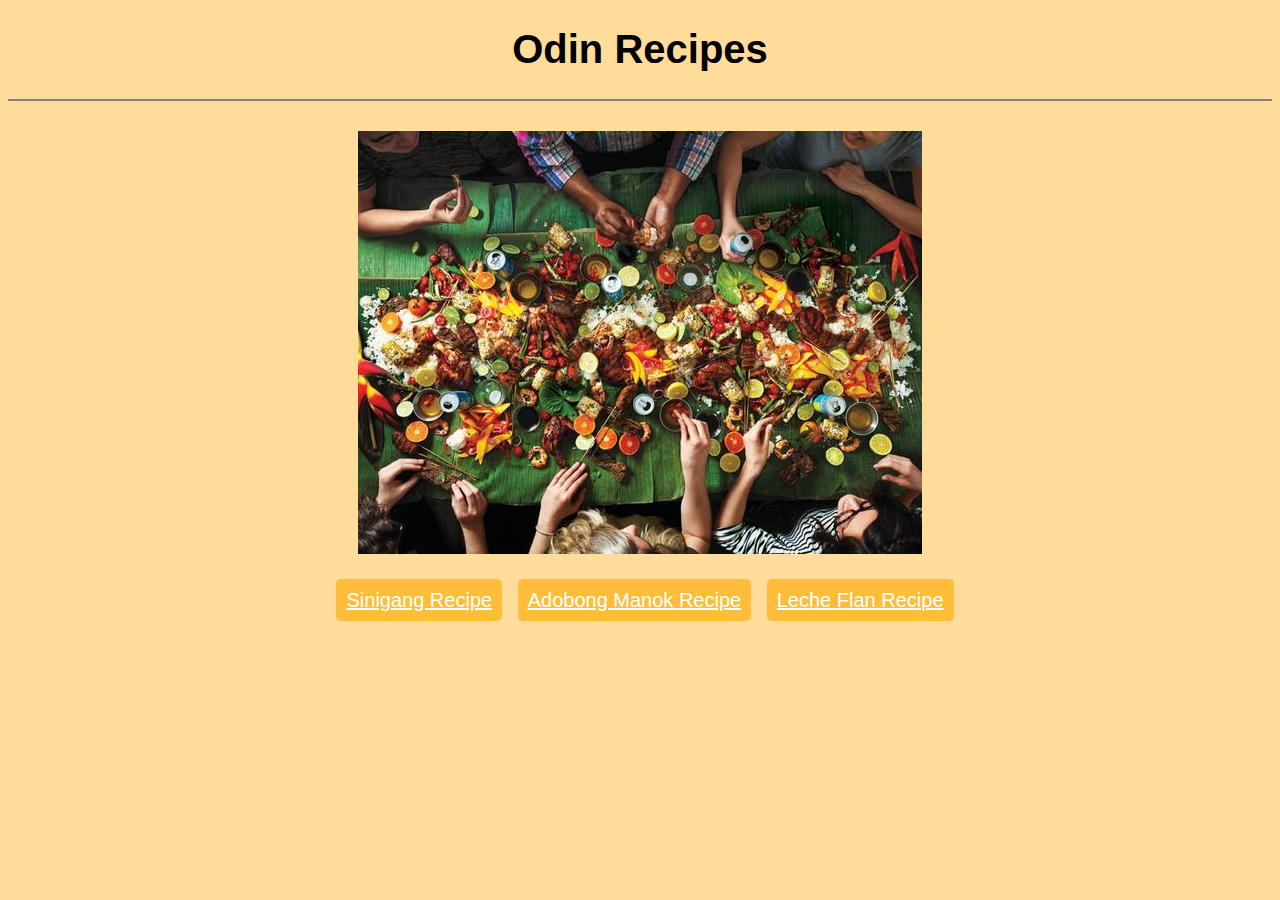
==== index.html @ eba1ab9d "Add css elements to homepage" ====
<!DOCTYPE html>
<html lang="en">
    <head>
        <meta charset="UTF-8">
        <title>Odin Recipes</title>
        <link rel="stylesheet" href="style.css">
    </head>

    <body>
        <h1>Odin Recipes</h1>
        <hr>
        <img src="index-images/kamayan.jpg" alt="Six people sitting around a table and eating food on top of a banana leaf"><br>
        <div id="home-link">
            <a href="recipes/sinigang.html" rel="noopener noreferrer">Sinigang Recipe</a>
            <a href="recipes/adobong-manok.html" rel="noopener noreferrer">Adobong Manok Recipe</a>
            <a href="recipes/leche-flan.html" rel="noopener noreferrer">Leche Flan Recipe</a>
        </div>
        </body>
</html>
---- style.css ----
body {
    text-align: center;
    font-family: Tahoma, sans-serif;
    font-size: 20px;
    background-color: rgba(255, 166, 0, 0.396);
}

#home-link {
    margin: 30px 0 10px 0;
}

a {
    margin-left: 10px;
    color: white;
    background-color: rgba(255, 170, 0, 0.625);
    padding: 10px;
    border-radius: 5px;
}

hr {
    border: solid 1px;
    margin-bottom: 30px;
}
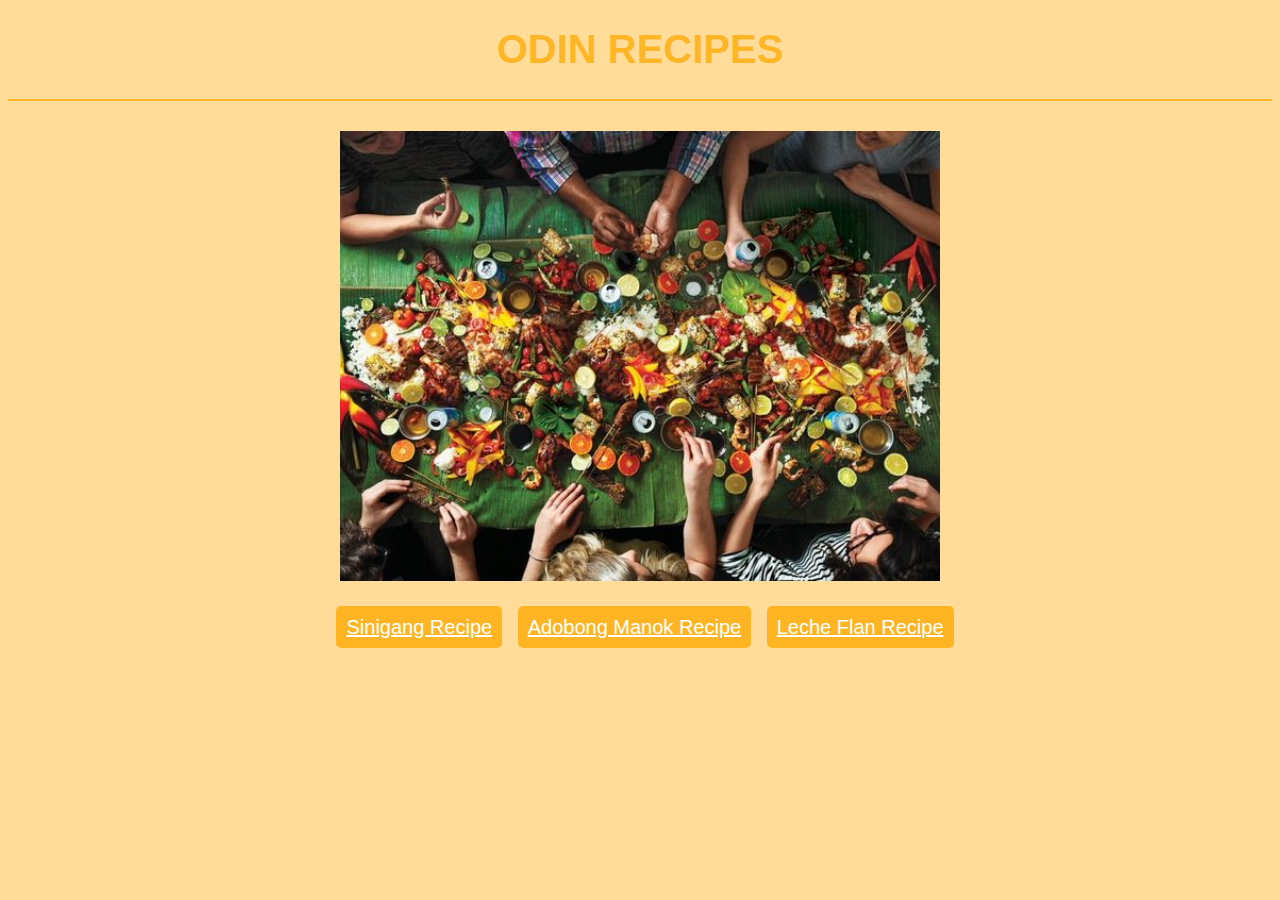
==== commit 69d42638: "Add css elements to recipe pages" ====
--- a/index.html
+++ b/index.html
@@ -6,14 +6,13 @@
         <link rel="stylesheet" href="style.css">
     </head>
 
-    <body>
-        <h1>Odin Recipes</h1>
+    <body class="homepage">
+        <h1>ODIN RECIPES</h1>
         <hr>
-        <img src="index-images/kamayan.jpg" alt="Six people sitting around a table and eating food on top of a banana leaf"><br>
+        <img class="kamayan" src="index-images/kamayan.jpg" alt="Six people sitting around a table and eating food on top of a banana leaf"><br>
         <div id="home-link">
             <a href="recipes/sinigang.html" rel="noopener noreferrer">Sinigang Recipe</a>
             <a href="recipes/adobong-manok.html" rel="noopener noreferrer">Adobong Manok Recipe</a>
             <a href="recipes/leche-flan.html" rel="noopener noreferrer">Leche Flan Recipe</a>
-        </div>
         </body>
 </html>--- a/style.css
+++ b/style.css
@@ -1,8 +1,11 @@
 body {
+    font-size: 20px;
+    background-color: rgba(255, 166, 0, 0.396);  
+    font-family: Tahoma, sans-serif;
+}
+
+.homepage {
     text-align: center;
-    font-family: Tahoma, sans-serif;
-    font-size: 20px;
-    background-color: rgba(255, 166, 0, 0.396);
 }
 
 #home-link {
@@ -12,7 +15,7 @@
 a {
     margin-left: 10px;
     color: white;
-    background-color: rgba(255, 170, 0, 0.625);
+    background-color: #ffaa00c5;
     padding: 10px;
     border-radius: 5px;
 }
@@ -20,4 +23,17 @@
 hr {
     border: solid 1px;
     margin-bottom: 30px;
+    color: #ffaa00c5;
+}
+
+h1 {
+    color: #ffaa00c5;
+}
+
+ {
+    text-align: left;
+}
+
+.kamayan {
+    width: 600px;
 }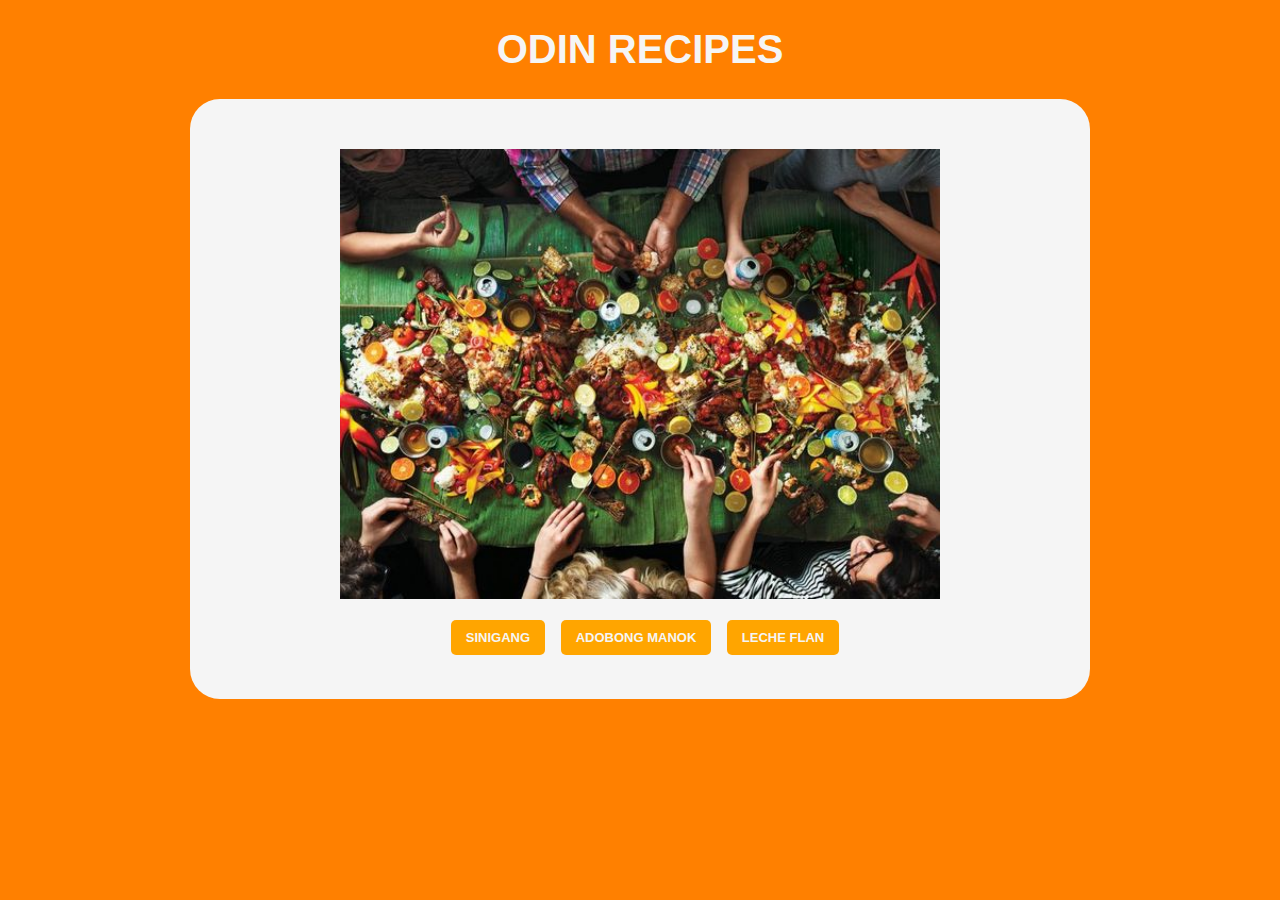
==== commit 5e7e1a2e: "Finish inital css styling" ====
--- a/index.html
+++ b/index.html
@@ -7,12 +7,14 @@
     </head>
 
     <body class="homepage">
-        <h1>ODIN RECIPES</h1>
-        <hr>
-        <img class="kamayan" src="index-images/kamayan.jpg" alt="Six people sitting around a table and eating food on top of a banana leaf"><br>
-        <div id="home-link">
-            <a href="recipes/sinigang.html" rel="noopener noreferrer">Sinigang Recipe</a>
-            <a href="recipes/adobong-manok.html" rel="noopener noreferrer">Adobong Manok Recipe</a>
-            <a href="recipes/leche-flan.html" rel="noopener noreferrer">Leche Flan Recipe</a>
+        <h1 class="homepage-heading">ODIN RECIPES</h1>
+        <div class="homepage-box">
+            <img class="kamayan-img" src="index-images/kamayan.jpg" alt="Six people sitting around a table and eating food on top of a banana leaf"><br>
+            <div id="home-link">
+                <a href="recipes/sinigang.html" rel="noopener noreferrer">SINIGANG</a>
+                <a href="recipes/adobong-manok.html" rel="noopener noreferrer">ADOBONG MANOK</a>
+                <a href="recipes/leche-flan.html" rel="noopener noreferrer">LECHE FLAN</a>
+            </div>
+        </div>
         </body>
 </html>--- a/style.css
+++ b/style.css
@@ -1,6 +1,6 @@
 body {
     font-size: 20px;
-    background-color: rgba(255, 166, 0, 0.396);  
+    background-color: #ff8000;  
     font-family: Tahoma, sans-serif;
 }
 
@@ -8,32 +8,65 @@
     text-align: center;
 }
 
-#home-link {
-    margin: 30px 0 10px 0;
+.homepage-heading {
+    color: whitesmoke;
 }
 
-a {
+.homepage-box {
+    background-color: rgb(245, 245, 245);
+    width: 900px;
+    margin: 0 auto;
+    height: 600px;
+    border-radius: 30px;
+}
+
+.homepage-box #home-link a{
+    background-color: orange;
     margin-left: 10px;
-    color: white;
-    background-color: #ffaa00c5;
-    padding: 10px;
+    color: whitesmoke;
+    padding: 10px 15px 10px 15px;
     border-radius: 5px;
+    text-decoration: none;
+    font-size: 13px;
+    font-weight: bold;
+    font-family: helvetica;
+}
+
+#home-link {
+    margin: 20px 0 10px 0;
 }
 
 hr {
-    border: solid 1px;
-    margin-bottom: 30px;
+    border: solid 2px;
     color: #ffaa00c5;
 }
 
-h1 {
-    color: #ffaa00c5;
+.kamayan-img {
+    width: 600px;
+    margin-top: 50px;
 }
 
- {
-    text-align: left;
+.recipe-box {
+    background-color: whitesmoke;
+    padding: 10px 20px 20px 20px;
+    margin: 10px 20px 10px 20px;
+    color: #000000c3; 
+    width: 1045px;
 }
 
-.kamayan {
-    width: 600px;
-}+.recipe-img {
+    margin: 20px 20px 20px 20px;
+}
+
+.recipe-img img {
+    margin-right: 10px;
+}
+
+.recipe-heading {
+    margin-left: 20px;
+    color: whitesmoke;
+}
+
+.recipe-subheading {
+    color: orange;
+}
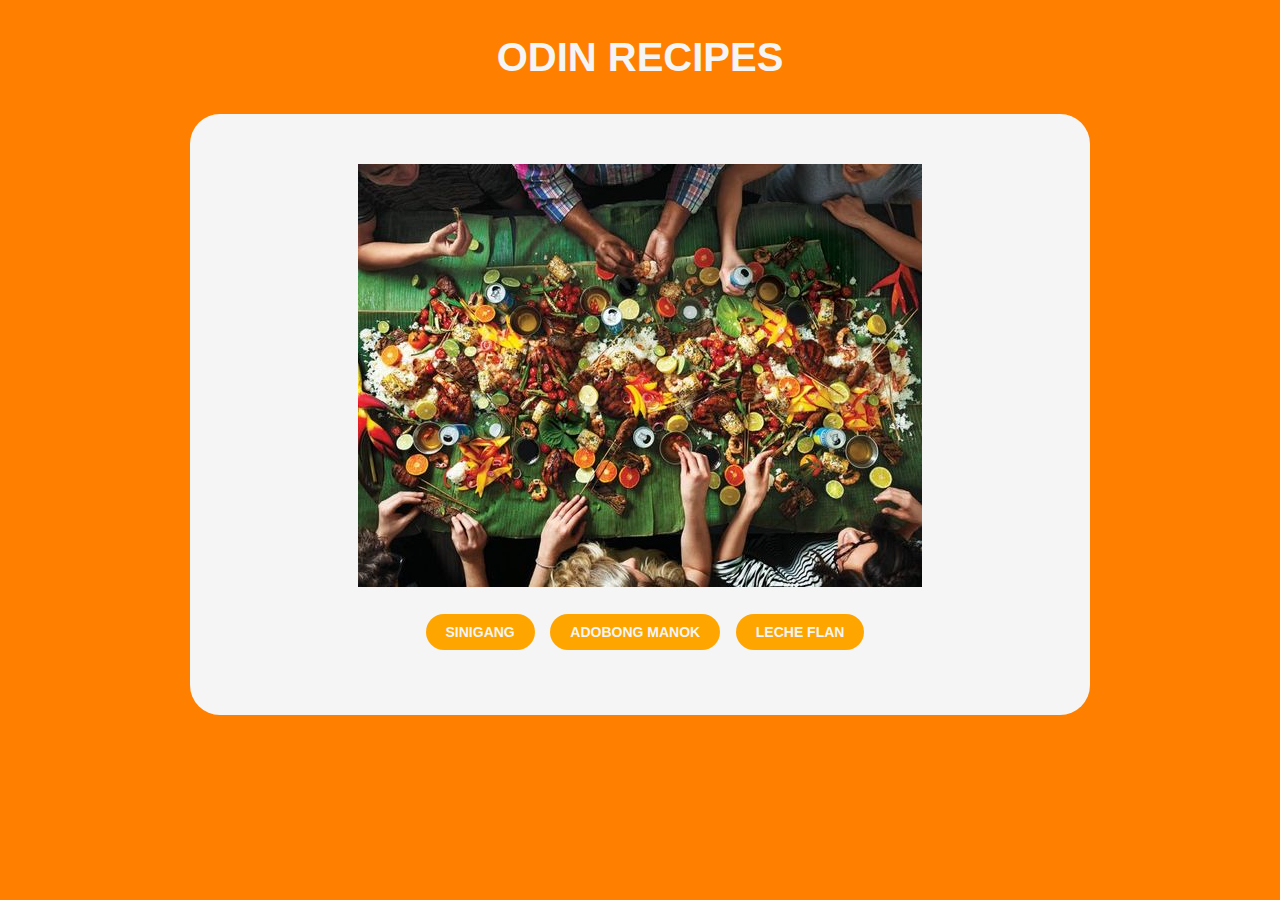
==== commit 61563a8d: "Optimize css elements" ====
--- a/index.html
+++ b/index.html
@@ -10,11 +10,12 @@
         <h1 class="homepage-heading">ODIN RECIPES</h1>
         <div class="homepage-box">
             <img class="kamayan-img" src="index-images/kamayan.jpg" alt="Six people sitting around a table and eating food on top of a banana leaf"><br>
-            <div id="home-link">
-                <a href="recipes/sinigang.html" rel="noopener noreferrer">SINIGANG</a>
-                <a href="recipes/adobong-manok.html" rel="noopener noreferrer">ADOBONG MANOK</a>
-                <a href="recipes/leche-flan.html" rel="noopener noreferrer">LECHE FLAN</a>
+            <div class="btn-container">
+                <a class="btn" href="recipes/sinigang.html" rel="noopener noreferrer">SINIGANG</a>
+                <a class="btn" href="recipes/adobong-manok.html" rel="noopener noreferrer">ADOBONG MANOK</a>
+                <a class="btn" href="recipes/leche-flan.html" rel="noopener noreferrer">LECHE FLAN</a>
             </div>
         </div>
         </body>
-</html>+</html>
+
--- a/style.css
+++ b/style.css
@@ -1,7 +1,11 @@
+* {
+    line-height: 1.5;
+    font-family: Tahoma, sans-serif;
+}
+
 body {
     font-size: 20px;
     background-color: #ff8000;  
-    font-family: Tahoma, sans-serif;
 }
 
 .homepage {
@@ -13,27 +17,31 @@
 }
 
 .homepage-box {
-    background-color: rgb(245, 245, 245);
-    width: 900px;
+    background-color: whitesmoke;
+    width: 800px;
+    padding: 50px;
     margin: 0 auto;
-    height: 600px;
     border-radius: 30px;
 }
 
-.homepage-box #home-link a{
+.btn-container {
+    margin: 20px;
+}
+
+.btn {
     background-color: orange;
     margin-left: 10px;
     color: whitesmoke;
-    padding: 10px 15px 10px 15px;
-    border-radius: 5px;
+    padding: 10px 20px;
+    border-radius: 20px;
     text-decoration: none;
-    font-size: 13px;
+    font-size: 14px;
     font-weight: bold;
-    font-family: helvetica;
+    font-family: Helvetica;
 }
 
-#home-link {
-    margin: 20px 0 10px 0;
+.btn:hover {
+    background-color: #ffb727;
 }
 
 hr {
@@ -41,25 +49,21 @@
     color: #ffaa00c5;
 }
 
-.kamayan-img {
-    width: 600px;
-    margin-top: 50px;
-}
-
 .recipe-box {
     background-color: whitesmoke;
     padding: 10px 20px 20px 20px;
     margin: 10px 20px 10px 20px;
-    color: #000000c3; 
+    color: #000000e3; 
     width: 1045px;
 }
 
 .recipe-img {
-    margin: 20px 20px 20px 20px;
+    margin: 20px;
 }
 
 .recipe-img img {
     margin-right: 10px;
+    margin-bottom: -7px;
 }
 
 .recipe-heading {
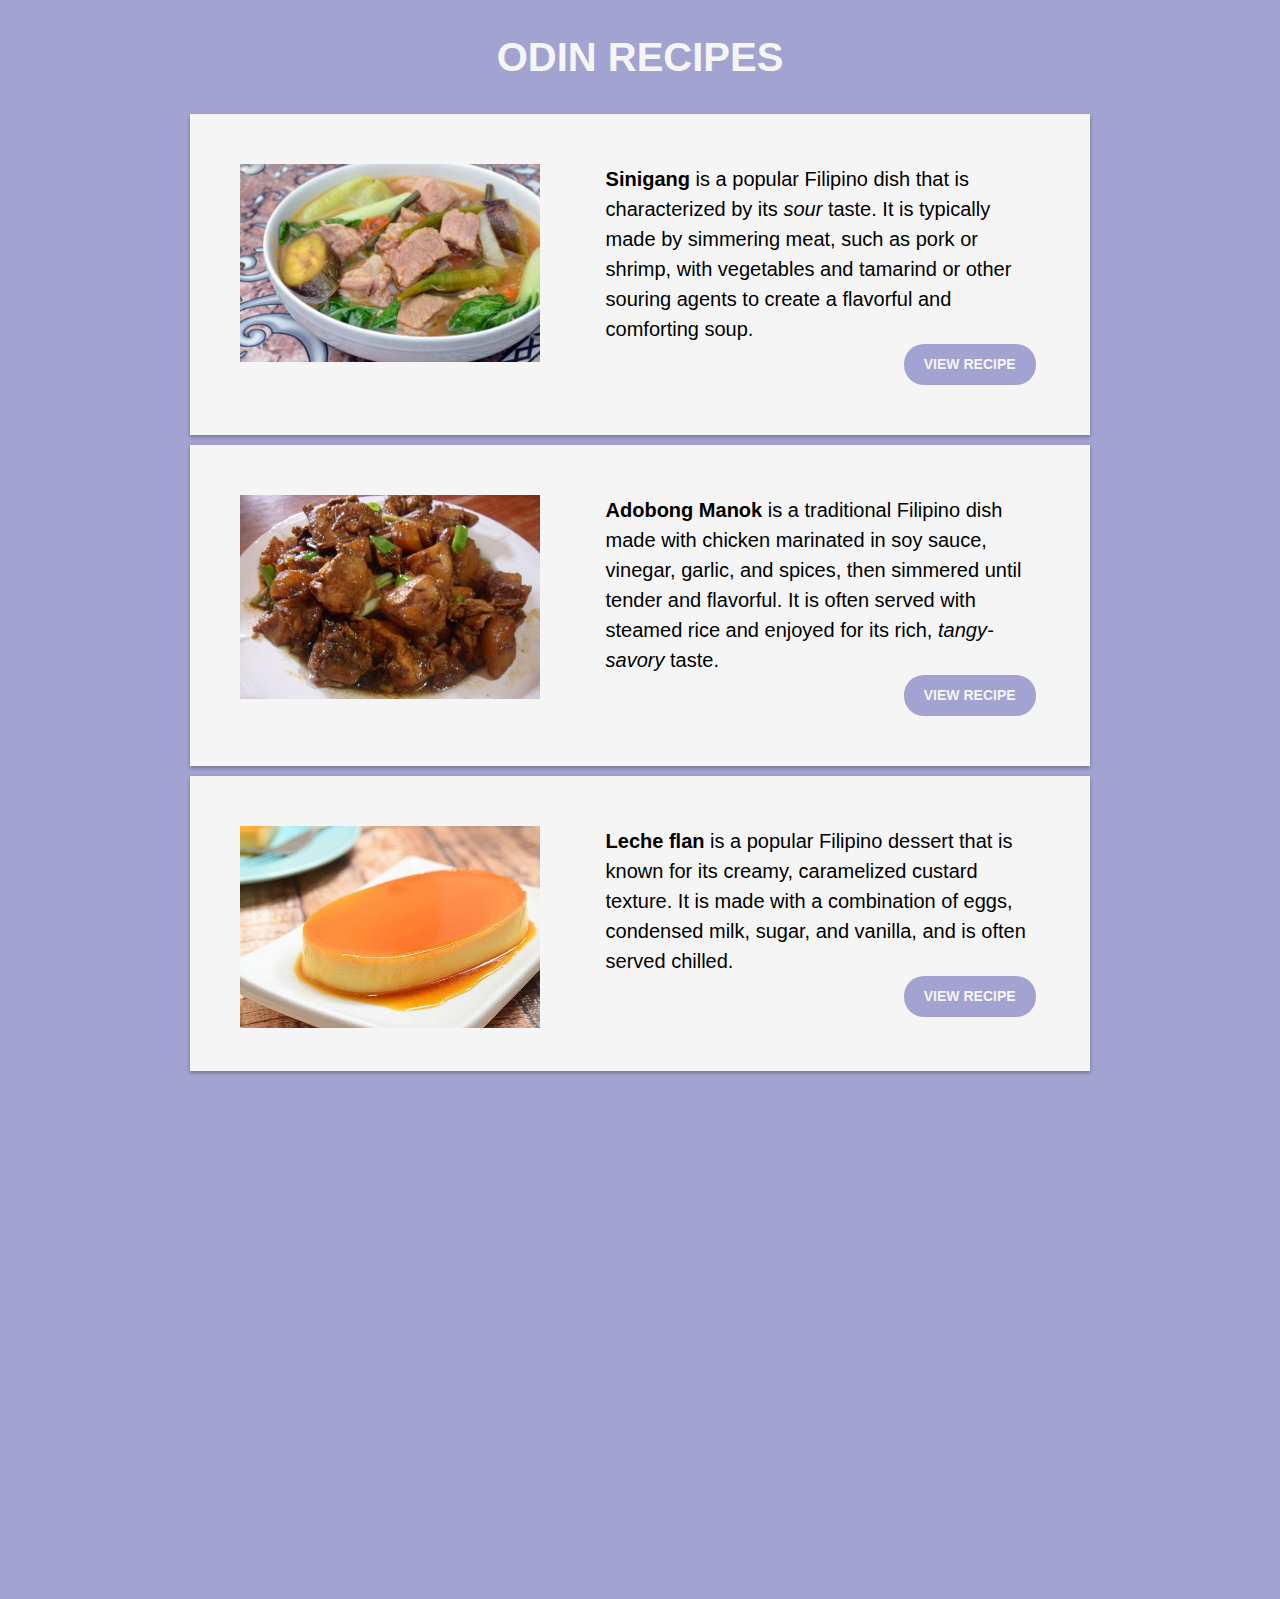
==== commit a2653a90: "Change website style and colors" ====
--- a/index.html
+++ b/index.html
@@ -6,16 +6,47 @@
         <link rel="stylesheet" href="style.css">
     </head>
 
-    <body class="homepage">
-        <h1 class="homepage-heading">ODIN RECIPES</h1>
-        <div class="homepage-box">
-            <img class="kamayan-img" src="index-images/kamayan.jpg" alt="Six people sitting around a table and eating food on top of a banana leaf"><br>
-            <div class="btn-container">
-                <a class="btn" href="recipes/sinigang.html" rel="noopener noreferrer">SINIGANG</a>
-                <a class="btn" href="recipes/adobong-manok.html" rel="noopener noreferrer">ADOBONG MANOK</a>
-                <a class="btn" href="recipes/leche-flan.html" rel="noopener noreferrer">LECHE FLAN</a>
+    <body>
+        <h1>ODIN RECIPES</h1>
+        <div class="recipe-card-container">
+            <div class="recipe-card sinigang">
+                <img class="recipe-img sinigang" src="recipes/recipe-images/sinigang-2.jpg" alt="Bowl of sinigang">
+                <div class="recipe-content">
+                    <p><strong>Sinigang</strong> is a popular Filipino dish that is characterized by its <em>sour</em> taste. 
+                        It is typically made by simmering meat, such as pork or shrimp, with vegetables 
+                        and tamarind or other souring agents to create a flavorful and comforting soup.
+                    </p>
+                    <div class="btn-container">
+                        <a class="btn" href="recipes/sinigang.html" rel="noopener noreferrer">VIEW RECIPE</a>
+                    </div>
+                </div>
+            </div>
+
+            <div class="recipe-card adobo">
+                <img class="recipe-img sinigang" src="recipes/recipe-images/adobo.jpg" alt="Bowl of sinigang">
+                <div class="recipe-content">
+                    <p><strong>Adobong Manok</strong> is a traditional Filipino dish made with chicken marinated in soy sauce,<br>
+                        vinegar, garlic, and spices, then simmered until tender and flavorful. It is often 
+                        served with <br>steamed rice and enjoyed for its rich, <em>tangy-savory</em> taste.
+                    </p>
+                    <div class="btn-container">
+                        <a class="btn" href="recipes/adobong-manok.html" rel="noopener noreferrer">VIEW RECIPE</a>
+                    </div>
+                </div>
+            </div>
+
+            <div class="recipe-card" id="leche-flan">
+                <img class="recipe-img sinigang" src="recipes/recipe-images/leche flan.jpg" alt="Bowl of sinigang">
+                <div class="recipe-content">
+                    <p><strong>Leche flan</strong> is a popular Filipino dessert that is known for its creamy,
+                        caramelized custard texture. It is made with a combination of eggs, condensed milk, sugar,
+                        and vanilla, and is often served chilled.</p>                
+                        <div class="btn-container">
+                        <a class="btn" href="recipes/leche-flan.html" rel="noopener noreferrer">VIEW RECIPE</a>
+                    </div>
+                </div>
             </div>
         </div>
-        </body>
+    </body>
 </html>
 
--- a/style.css
+++ b/style.css
@@ -1,35 +1,58 @@
 * {
     line-height: 1.5;
     font-family: Tahoma, sans-serif;
+    box-sizing: border-box;
+}
+
+img {
+    display: inline-block
 }
 
 body {
     font-size: 20px;
-    background-color: #ff8000;  
+    background-color: #a3a3d1;  
 }
 
-.homepage {
+h1 {
     text-align: center;
-}
-
-.homepage-heading {
     color: whitesmoke;
 }
 
-.homepage-box {
+.recipe-card {
     background-color: whitesmoke;
-    width: 800px;
+    width:900px;
     padding: 50px;
-    margin: 0 auto;
-    border-radius: 30px;
+    margin: 10px auto;
+    box-shadow: 0 2px 4px rgba(0, 0, 0, 0.3);
+}
+
+.recipe-card-container {
+    display: block;
+    padding-bottom: 500px;
+}
+
+.recipe-content {
+    display: inline-block;
+    width: 430px;
+    margin-left: 50px;
+}
+
+#leche-flan {
+    margin-bottom: 20px;
+}
+
+.recipe-content p {
+    margin: 0;
 }
 
 .btn-container {
-    margin: 20px;
+    margin: 0;
+    float: right;
 }
 
 .btn {
-    background-color: orange;
+    display: inline-block;
+    background-color: #a3a3d1;
     margin-left: 10px;
     color: whitesmoke;
     padding: 10px 20px;
@@ -41,30 +64,37 @@
 }
 
 .btn:hover {
-    background-color: #ffb727;
+    background-color: #b7b7e8;
 }
 
 hr {
     border: solid 2px;
-    color: #ffaa00c5;
+    color: #a3a3d1;
 }
 
 .recipe-box {
     background-color: whitesmoke;
     padding: 10px 20px 20px 20px;
-    margin: 10px 20px 10px 20px;
+    margin: 10px auto;
     color: #000000e3; 
     width: 1045px;
+    box-shadow: 1px 1px 7px rgb(66, 65, 65); 
+}
+
+.recipe-img-container {
+    margin: 20px;
 }
 
 .recipe-img {
-    margin: 20px;
-}
-
-.recipe-img img {
     margin-right: 10px;
     margin-bottom: -7px;
 }
+
+.recipe-img.sinigang {
+    width: 300px;
+    display: inline-block;
+    vertical-align: top;
+    }
 
 .recipe-heading {
     margin-left: 20px;
@@ -72,5 +102,5 @@
 }
 
 .recipe-subheading {
-    color: orange;
+    color: #a3a3d1;
 }
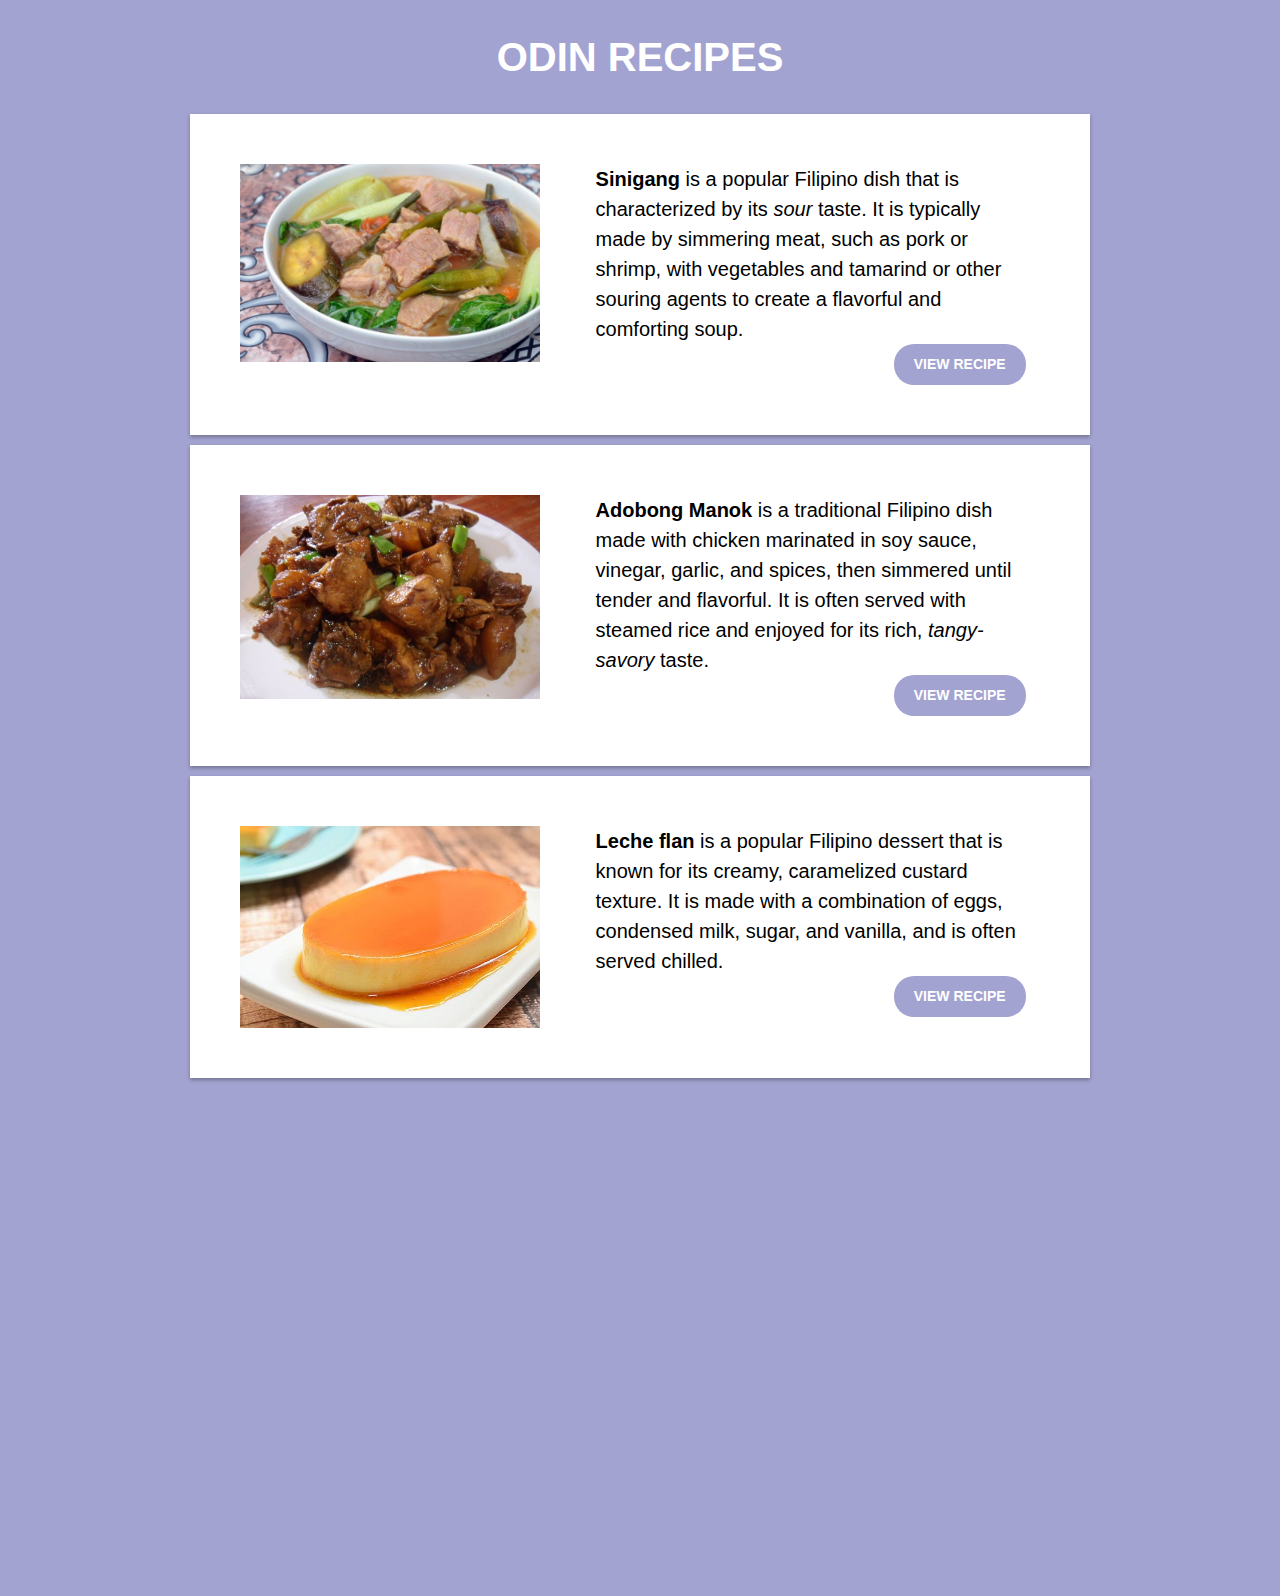
==== commit 48425e2a: "Compact css code" ====
--- a/index.html
+++ b/index.html
@@ -10,7 +10,7 @@
         <h1>ODIN RECIPES</h1>
         <div class="recipe-card-container">
             <div class="recipe-card sinigang">
-                <img class="recipe-img sinigang" src="recipes/recipe-images/sinigang-2.jpg" alt="Bowl of sinigang">
+                <img class="recipe-img" src="recipes/recipe-images/sinigang-2.jpg" alt="Bowl of sinigang">
                 <div class="recipe-content">
                     <p><strong>Sinigang</strong> is a popular Filipino dish that is characterized by its <em>sour</em> taste. 
                         It is typically made by simmering meat, such as pork or shrimp, with vegetables 
@@ -23,7 +23,7 @@
             </div>
 
             <div class="recipe-card adobo">
-                <img class="recipe-img sinigang" src="recipes/recipe-images/adobo.jpg" alt="Bowl of sinigang">
+                <img class="recipe-img" src="recipes/recipe-images/adobo.jpg" alt="Bowl of sinigang">
                 <div class="recipe-content">
                     <p><strong>Adobong Manok</strong> is a traditional Filipino dish made with chicken marinated in soy sauce,<br>
                         vinegar, garlic, and spices, then simmered until tender and flavorful. It is often 
@@ -35,8 +35,8 @@
                 </div>
             </div>
 
-            <div class="recipe-card" id="leche-flan">
-                <img class="recipe-img sinigang" src="recipes/recipe-images/leche flan.jpg" alt="Bowl of sinigang">
+            <div class="recipe-card leche-flan">
+                <img class="recipe-img" src="recipes/recipe-images/leche flan.jpg" alt="Bowl of sinigang">
                 <div class="recipe-content">
                     <p><strong>Leche flan</strong> is a popular Filipino dessert that is known for its creamy,
                         caramelized custard texture. It is made with a combination of eggs, condensed milk, sugar,
--- a/style.css
+++ b/style.css
@@ -2,10 +2,7 @@
     line-height: 1.5;
     font-family: Tahoma, sans-serif;
     box-sizing: border-box;
-}
 
-img {
-    display: inline-block
 }
 
 body {
@@ -15,11 +12,11 @@
 
 h1 {
     text-align: center;
-    color: whitesmoke;
+    color: white;
 }
 
 .recipe-card {
-    background-color: whitesmoke;
+    background-color: white;
     width:900px;
     padding: 50px;
     margin: 10px auto;
@@ -27,7 +24,6 @@
 }
 
 .recipe-card-container {
-    display: block;
     padding-bottom: 500px;
 }
 
@@ -35,10 +31,6 @@
     display: inline-block;
     width: 430px;
     margin-left: 50px;
-}
-
-#leche-flan {
-    margin-bottom: 20px;
 }
 
 .recipe-content p {
@@ -54,7 +46,7 @@
     display: inline-block;
     background-color: #a3a3d1;
     margin-left: 10px;
-    color: whitesmoke;
+    color: white;
     padding: 10px 20px;
     border-radius: 20px;
     text-decoration: none;
@@ -73,33 +65,19 @@
 }
 
 .recipe-box {
-    background-color: whitesmoke;
-    padding: 10px 20px 20px 20px;
-    margin: 10px auto;
+    background-color: white;
+    padding: 10px 20px ;
+    margin: auto;
     color: #000000e3; 
-    width: 1045px;
+    width: 1040px;
     box-shadow: 1px 1px 7px rgb(66, 65, 65); 
 }
 
-.recipe-img-container {
-    margin: 20px;
-}
-
-.recipe-img {
-    margin-right: 10px;
-    margin-bottom: -7px;
-}
-
-.recipe-img.sinigang {
+.recipe-img, img {
     width: 300px;
+    vertical-align: top;
     display: inline-block;
-    vertical-align: top;
     }
-
-.recipe-heading {
-    margin-left: 20px;
-    color: whitesmoke;
-}
 
 .recipe-subheading {
     color: #a3a3d1;
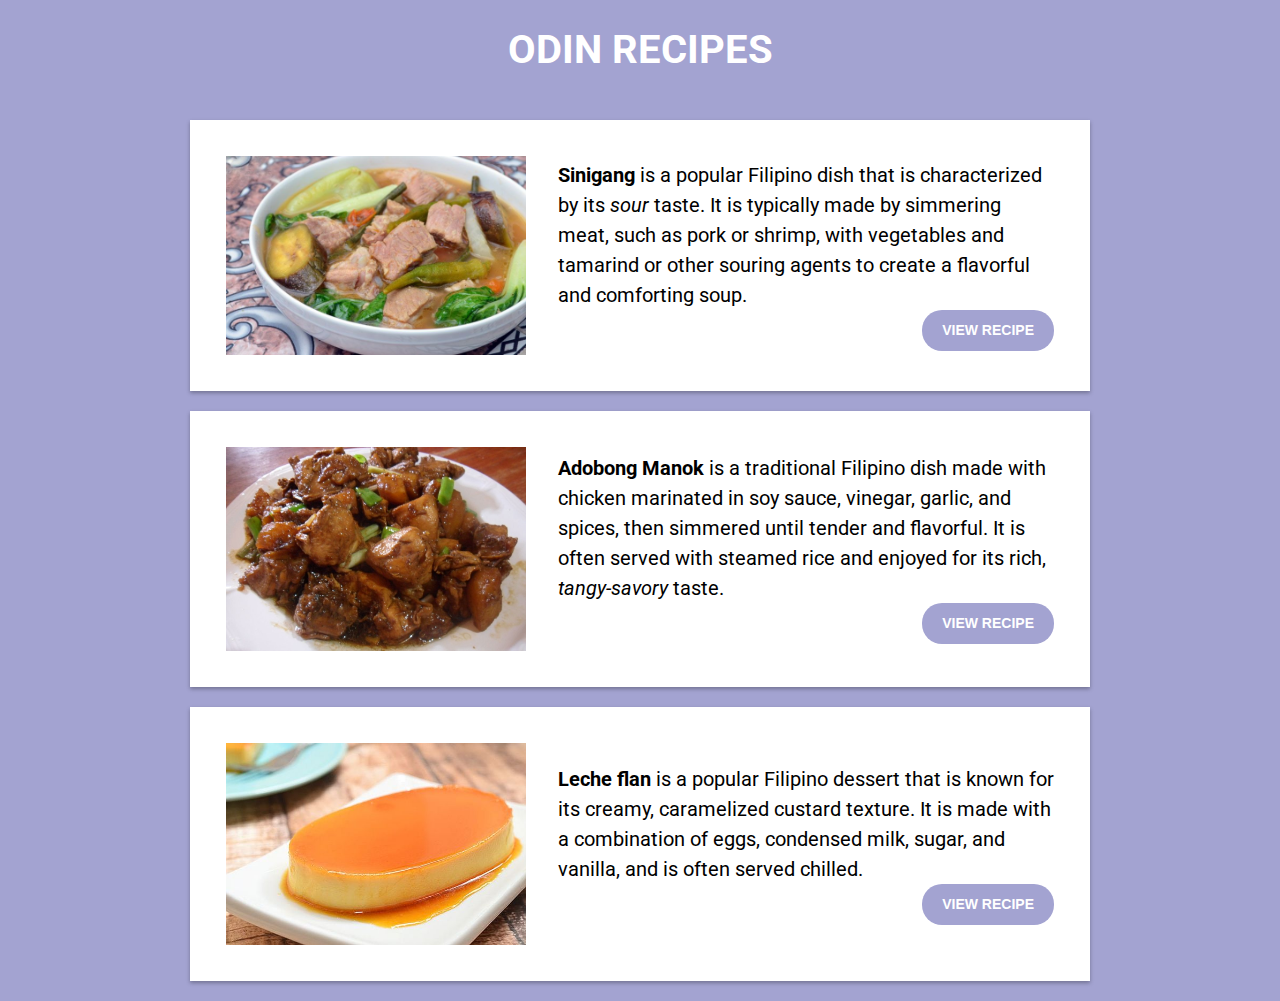
==== commit c825e145: "Add responsiveness to website" ====
--- a/index.html
+++ b/index.html
@@ -4,46 +4,49 @@
         <meta charset="UTF-8">
         <title>Odin Recipes</title>
         <link rel="stylesheet" href="style.css">
+        <style>
+            @import url('https://fonts.googleapis.com/css2?family=Roboto:ital,wght@0,100;0,300;0,400;0,500;0,700;0,900;1,100;1,300;1,400;1,500;1,700;1,900&display=swap');
+        </style>
     </head>
 
     <body>
         <h1>ODIN RECIPES</h1>
-        <div class="recipe-card-container">
+        <div class="container">
             <div class="recipe-card sinigang">
                 <img class="recipe-img" src="recipes/recipe-images/sinigang-2.jpg" alt="Bowl of sinigang">
                 <div class="recipe-content">
-                    <p><strong>Sinigang</strong> is a popular Filipino dish that is characterized by its <em>sour</em> taste. 
-                        It is typically made by simmering meat, such as pork or shrimp, with vegetables 
-                        and tamarind or other souring agents to create a flavorful and comforting soup.
-                    </p>
-                    <div class="btn-container">
-                        <a class="btn" href="recipes/sinigang.html" rel="noopener noreferrer">VIEW RECIPE</a>
-                    </div>
+                <p><strong>Sinigang</strong> is a popular Filipino dish that is characterized by its <em>sour</em> taste. 
+                    It is typically made by simmering meat, such as pork or shrimp, with vegetables 
+                    and tamarind or other souring agents to create a flavorful and comforting soup.
+                </p>
+                <div class="btn-container">
+                <a class="btn" href="recipes/sinigang.html" rel="noopener noreferrer">VIEW RECIPE</a>
+                </div>
                 </div>
             </div>
 
             <div class="recipe-card adobo">
                 <img class="recipe-img" src="recipes/recipe-images/adobo.jpg" alt="Bowl of sinigang">
                 <div class="recipe-content">
-                    <p><strong>Adobong Manok</strong> is a traditional Filipino dish made with chicken marinated in soy sauce,<br>
-                        vinegar, garlic, and spices, then simmered until tender and flavorful. It is often 
-                        served with <br>steamed rice and enjoyed for its rich, <em>tangy-savory</em> taste.
-                    </p>
-                    <div class="btn-container">
-                        <a class="btn" href="recipes/adobong-manok.html" rel="noopener noreferrer">VIEW RECIPE</a>
-                    </div>
+                <p><strong>Adobong Manok</strong> is a traditional Filipino dish made with chicken marinated in soy sauce,
+                    vinegar, garlic, and spices, then simmered until tender and flavorful. It is often 
+                    served with steamed rice and enjoyed for its rich, <em>tangy-savory</em> taste.
+                </p>
+                <div class="btn-container">
+                <a class="btn" href="recipes/adobong-manok.html" rel="noopener noreferrer">VIEW RECIPE</a>
+                </div>
                 </div>
             </div>
 
             <div class="recipe-card leche-flan">
                 <img class="recipe-img" src="recipes/recipe-images/leche flan.jpg" alt="Bowl of sinigang">
                 <div class="recipe-content">
-                    <p><strong>Leche flan</strong> is a popular Filipino dessert that is known for its creamy,
-                        caramelized custard texture. It is made with a combination of eggs, condensed milk, sugar,
-                        and vanilla, and is often served chilled.</p>                
-                        <div class="btn-container">
-                        <a class="btn" href="recipes/leche-flan.html" rel="noopener noreferrer">VIEW RECIPE</a>
-                    </div>
+                <p><strong>Leche flan</strong> is a popular Filipino dessert that is known for its creamy,
+                    caramelized custard texture. It is made with a combination of eggs, condensed milk, sugar,
+                    and vanilla, and is often served chilled.</p>                
+                <div class="btn-container">
+                <a class="btn" href="recipes/leche-flan.html" rel="noopener noreferrer">VIEW RECIPE</a>
+                </div>
                 </div>
             </div>
         </div>
--- a/style.css
+++ b/style.css
@@ -1,11 +1,15 @@
 * {
     line-height: 1.5;
-    font-family: Tahoma, sans-serif;
+    font-family: 'Roboto', Tahoma, sans-serif;
     box-sizing: border-box;
-
+    padding: 0;
+    margin: 0;
 }
 
 body {
+    display: flex;
+    flex-direction: column;
+    flex: 1;
     font-size: 20px;
     background-color: #a3a3d1;  
 }
@@ -13,33 +17,44 @@
 h1 {
     text-align: center;
     color: white;
+    margin: 20px;
+}
+
+.container {
+    flex-direction: column;
+    display: flex;
+    justify-content: center;
+    align-items: center;
+    margin: 10px 10%;
 }
 
 .recipe-card {
+    display: flex;
+    flex-wrap: wrap;
+    justify-content: space-around;
+    align-items: center;
+    gap: 32px;
     background-color: white;
-    width:900px;
-    padding: 50px;
-    margin: 10px auto;
+    padding: 36px;
+    margin: 10px;
+    max-width: 900px;
     box-shadow: 0 2px 4px rgba(0, 0, 0, 0.3);
 }
 
-.recipe-card-container {
-    padding-bottom: 500px;
-}
-
 .recipe-content {
-    display: inline-block;
-    width: 430px;
-    margin-left: 50px;
-}
-
-.recipe-content p {
-    margin: 0;
+    flex: 1;
+    display: flex;
+    flex-wrap: wrap;
+    flex-direction: column;
+    justify-content: center;
+    align-items: center;
+    min-width: 430px;
 }
 
 .btn-container {
     margin: 0;
     float: right;
+    align-self: flex-end;
 }
 
 .btn {
@@ -68,6 +83,7 @@
     background-color: white;
     padding: 10px 20px ;
     margin: auto;
+    margin-bottom: 20px;
     color: #000000e3; 
     width: 1040px;
     box-shadow: 1px 1px 7px rgb(66, 65, 65); 
@@ -75,9 +91,7 @@
 
 .recipe-img, img {
     width: 300px;
-    vertical-align: top;
-    display: inline-block;
-    }
+}
 
 .recipe-subheading {
     color: #a3a3d1;
